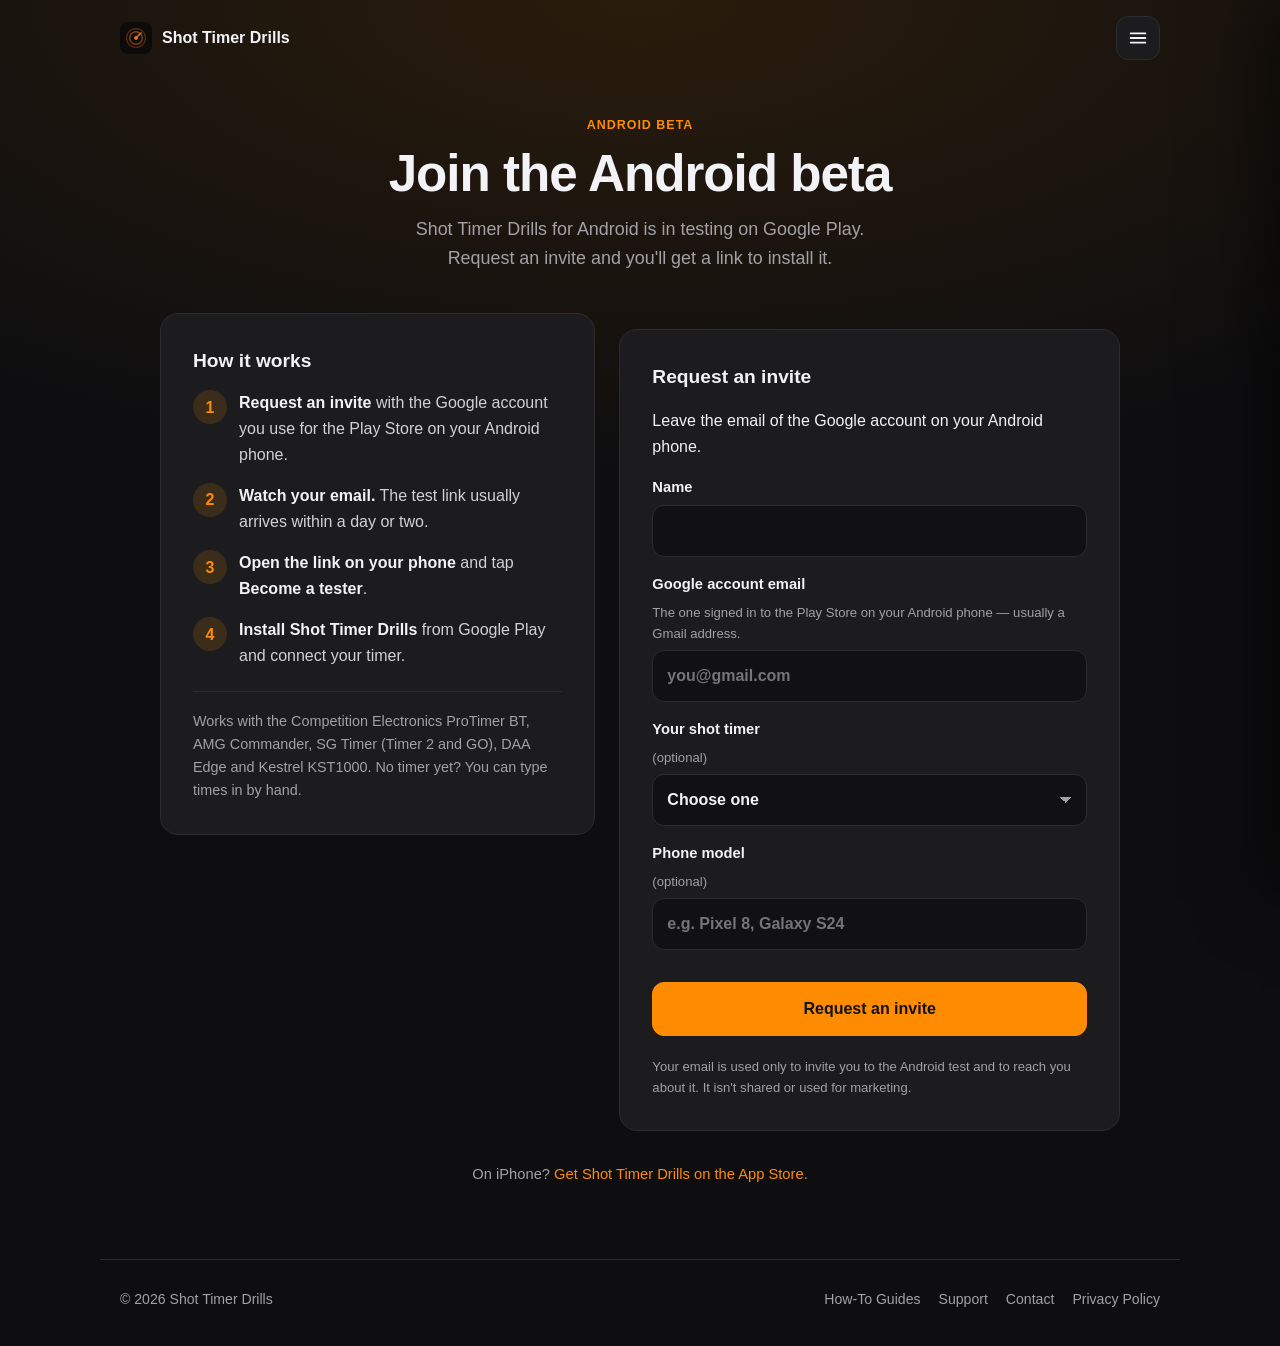
==== beta/index.html @ 48d9b70e "Header: page links open in a menu that slides in from the right A menu button in the header opens a " ====
<!doctype html>
<html lang="en">
<head>
<meta charset="utf-8">
<meta name="viewport" content="width=device-width, initial-scale=1, viewport-fit=cover">
<script>if (location.hostname === 'dkuruvilla12.github.io') location.replace('https://shottimerdrills.com' + (location.pathname.replace(/^\/shot-timer-drills/, '') || '/') + location.hash);</script>
<title>Join the Android Beta — Shot Timer Drills</title>
<meta name="description" content="Shot Timer Drills for Android is in testing on Google Play. Request an invite to join the beta.">
<link rel="canonical" href="https://shottimerdrills.com/beta/">
<meta property="og:type" content="website">
<meta property="og:title" content="Join the Shot Timer Drills Android beta">
<meta property="og:description" content="Drills, splits and personal bests with your Bluetooth shot timer. Android testers wanted.">
<meta property="og:url" content="https://shottimerdrills.com/beta/">
<meta property="og:image" content="https://shottimerdrills.com/download/share.jpg">
<meta property="og:image:width" content="1024">
<meta property="og:image:height" content="500">
<meta name="twitter:card" content="summary_large_image">
<meta name="theme-color" content="#0e0e10">
<link rel="icon" href="/download/icon.png">
<link rel="stylesheet" href="/site.css?v=2">
<style>
  :root { --field: #111113; --error: #ff6961; --ok: #34c759; }
  .beta-layout { display: grid; grid-template-columns: 1fr 1.15fr; gap: 24px; align-items: start; }
  .steps-card h2 { font-size: 1.2rem; margin: 0 0 14px; }
  .steps-card ol { list-style: none; counter-reset: s; margin: 0; padding: 0; display: grid; gap: 16px; }
  .steps-card li { counter-increment: s; display: grid; grid-template-columns: 34px 1fr; gap: 12px; align-items: start; color: #d1d1d6; }
  .steps-card li::before {
    content: counter(s);
    width: 34px; height: 34px; border-radius: 50%;
    display: grid; place-items: center;
    background: rgba(255, 140, 0, 0.14); color: var(--accent); font-weight: 700;
  }
  .steps-card strong { color: var(--text); }
  .steps-card .small { color: var(--muted); font-size: 0.9rem; margin: 22px 0 0; padding-top: 18px; border-top: 1px solid var(--border); }

  form { display: grid; gap: 16px; }
  .form-card h2 { font-size: 1.2rem; margin: 0 0 4px; }
  .form-card > p { color: var(--muted); margin: 0 0 20px; font-size: 0.95rem; }
  label { display: grid; gap: 6px; font-weight: 600; font-size: 0.92rem; }
  .hint { font-weight: 400; color: var(--muted); font-size: 0.82rem; }
  input, select {
    width: 100%;
    font: inherit;
    font-size: 16px; /* no zoom-on-focus in iOS / Instagram's browser */
    color: var(--text);
    background: var(--field);
    border: 1px solid var(--border);
    border-radius: 12px;
    padding: 12px 14px;
    appearance: none;
    -webkit-appearance: none;
  }
  select {
    background-image: linear-gradient(45deg, transparent 50%, var(--muted) 50%), linear-gradient(135deg, var(--muted) 50%, transparent 50%);
    background-position: calc(100% - 20px) 50%, calc(100% - 14px) 50%;
    background-size: 6px 6px;
    background-repeat: no-repeat;
    padding-right: 36px;
  }
  input:focus, select:focus { outline: 2px solid var(--accent); outline-offset: 1px; border-color: transparent; }
  .honeypot { position: absolute; left: -10000px; width: 1px; height: 1px; overflow: hidden; }
  .status { margin: 0; font-size: 0.92rem; }
  .status.error { color: var(--error); }
  form .button { width: 100%; }
  .button[disabled] { opacity: 0.6; cursor: default; }
  .form-note { color: var(--muted); font-size: 0.82rem; margin: 4px 0 0; }
  .done { text-align: center; padding: 12px 0 4px; }
  .done .tick {
    width: 56px; height: 56px; margin: 0 auto; border-radius: 50%;
    display: grid; place-items: center;
    background: rgba(52, 199, 89, 0.15); color: var(--ok); font-size: 1.8rem; font-weight: 700;
  }
  .done h2 { margin: 14px 0 6px; }
  .done p { color: var(--muted); margin: 0; }
  [hidden] { display: none !important; }
  .iphone-note { text-align: center; color: var(--muted); font-size: 0.92rem; margin: 32px 0 0; }

  @media (max-width: 760px) {
    .beta-layout { grid-template-columns: 1fr; }
    .form-card { order: -1; }
  }
</style>
</head>
<body>
<nav class="site-nav" aria-label="Site">
  <a class="brand" href="/"><img src="/download/icon.png" alt="" width="32" height="32">Shot Timer Drills</a>
  <ul>
    <li><a href="/guides/">Guides</a></li>
    <li><a href="/support/">Support</a></li>
    <li><a href="/contact/">Contact</a></li>
  </ul>
</nav>
<main class="page wide">
  <header class="page-head">
    <p class="eyebrow">Android beta</p>
    <h1>Join the Android beta</h1>
    <p class="lede">Shot Timer Drills for Android is in testing on Google Play. Request an invite and you'll get a link to install it.</p>
  </header>

  <div class="beta-layout">
    <section class="card steps-card" aria-labelledby="how-title">
      <h2 id="how-title">How it works</h2>
      <ol>
        <li><span><strong>Request an invite</strong> with the Google account you use for the Play Store on your Android phone.</span></li>
        <li><span><strong>Watch your email.</strong> The test link usually arrives within a day or two.</span></li>
        <li><span><strong>Open the link on your phone</strong> and tap <strong>Become a tester</strong>.</span></li>
        <li><span><strong>Install Shot Timer Drills</strong> from Google Play and connect your timer.</span></li>
      </ol>
      <p class="small">Works with the Competition Electronics ProTimer BT, AMG Commander, SG Timer (Timer 2 and GO), DAA Edge and Kestrel KST1000. No timer yet? You can type times in by hand.</p>
    </section>

    <section class="card form-card" aria-labelledby="form-title">
      <div id="signup">
        <h2 id="form-title">Request an invite</h2>
        <p>Leave the email of the Google account on your Android phone.</p>
        <form id="tester-form" action="https://formspree.io/f/xdeklybn" method="POST" novalidate>
          <input type="hidden" name="_subject" value="Android tester request — Shot Timer Drills">
          <input type="hidden" name="kind" value="android-tester">
          <div class="honeypot" aria-hidden="true">
            <label>Leave this empty <input type="text" name="_gotcha" tabindex="-1" autocomplete="off"></label>
          </div>

          <label>Name
            <input type="text" name="name" autocomplete="name" required maxlength="80">
          </label>

          <label>Google account email
            <span class="hint">The one signed in to the Play Store on your Android phone — usually a Gmail address.</span>
            <input type="email" name="email" autocomplete="email" inputmode="email" required maxlength="120" placeholder="you@gmail.com">
          </label>

          <label>Your shot timer <span class="hint">(optional)</span>
            <select name="timer">
              <option value="">Choose one</option>
              <option>Competition Electronics ProTimer BT</option>
              <option>AMG Commander</option>
              <option>SG Timer / Timer 2 / GO</option>
              <option>DAA Edge</option>
              <option>Kestrel KST1000</option>
              <option>Other timer</option>
              <option>No timer yet</option>
            </select>
          </label>

          <label>Phone model <span class="hint">(optional)</span>
            <input type="text" name="phone" maxlength="80" placeholder="e.g. Pixel 8, Galaxy S24">
          </label>

          <p class="status" id="form-status" role="status" aria-live="polite"></p>
          <button class="button primary" type="submit" id="submit-button">Request an invite</button>
          <p class="form-note">Your email is used only to invite you to the Android test and to reach you about it. It isn't shared or used for marketing.</p>
        </form>
      </div>

      <div id="thanks" class="done" hidden>
        <div class="tick" aria-hidden="true">✓</div>
        <h2>You're on the list</h2>
        <p>You'll get an email with the test link once you've been added, usually within a day or two. Open it on your Android phone, tap <strong>Become a tester</strong>, then install Shot Timer Drills from Google Play.</p>
      </div>
    </section>
  </div>

  <p class="iphone-note">On iPhone? <a href="https://apps.apple.com/us/app/shot-timer-drills/id6804109678">Get Shot Timer Drills on the App Store</a>.</p>
</main>
<footer class="site-footer">
  <span>© 2026 Shot Timer Drills</span>
  <div class="links">
    <a href="/guides/">How-To Guides</a>
    <a href="/support/">Support</a>
    <a href="/contact/">Contact</a>
    <a href="/privacy/">Privacy Policy</a>
  </div>
</footer>

<script>
  (function () {
    var form = document.getElementById('tester-form');
    var status = document.getElementById('form-status');
    var button = document.getElementById('submit-button');

    function fail(message) {
      status.textContent = message;
      status.className = 'status error';
    }

    form.addEventListener('submit', function (event) {
      event.preventDefault();
      status.textContent = '';
      status.className = 'status';

      var name = form.elements.name.value.trim();
      var email = form.elements.email.value.trim();
      if (!name) { fail('Please enter your name.'); form.elements.name.focus(); return; }
      if (!form.elements.email.checkValidity() || !email) { fail('Please enter a valid email address.'); form.elements.email.focus(); return; }

      button.disabled = true;
      button.textContent = 'Sending…';
      fetch(form.action, {
        method: 'POST',
        body: new FormData(form),
        headers: { 'Accept': 'application/json' }
      }).then(function (response) {
        if (!response.ok) throw new Error('HTTP ' + response.status);
        document.getElementById('signup').hidden = true;
        document.getElementById('thanks').hidden = false;
      }).catch(function () {
        button.disabled = false;
        button.textContent = 'Request an invite';
        fail('That didn’t go through. Check your connection and try again, or email support@shottimerdrills.com.');
      });
    });
  })();
</script>
<script src="/site.js?v=1" defer></script>
</body>
</html>
---- site.css ----
/* Shared look for every page, matching the home page: dark, amber glow, orange accent.
   Pages may add their own <style> after this file for page-only rules. */
:root {
  color-scheme: dark;
  --bg: #0e0e10;
  --card: #1c1c1e;
  --card-2: #151517;
  --text: #f2f2f7;
  --muted: #a1a1a6;
  --accent: #ff8c00;
  --border: #2c2c2e;
  --frame: #2a2a2d;
}
* { box-sizing: border-box; }
html { scroll-behavior: smooth; }
body {
  margin: 0;
  font-family: -apple-system, BlinkMacSystemFont, "Segoe UI", Roboto, Helvetica, Arial, sans-serif;
  background: radial-gradient(120% 50% at 50% 0%, #2a1c0c 0%, var(--bg) 70%) no-repeat, var(--bg);
  color: var(--text);
  line-height: 1.6;
  -webkit-text-size-adjust: 100%;
}
a { color: var(--accent); text-decoration: none; }
a:hover { text-decoration: underline; }
img { max-width: 100%; }

/* Menu */
.site-nav {
  max-width: 1080px;
  margin: 0 auto;
  padding: max(16px, env(safe-area-inset-top)) 20px 16px;
  display: flex;
  align-items: center;
  justify-content: space-between;
  gap: 12px 24px;
  flex-wrap: wrap;
  line-height: 1.3;
}
.site-nav .brand {
  display: flex;
  align-items: center;
  gap: 10px;
  color: var(--text);
  font-weight: 700;
  font-size: 1rem;
}
.site-nav .brand:hover { text-decoration: none; }
.site-nav .brand img { width: 32px; height: 32px; border-radius: 8px; }
.site-nav ul {
  list-style: none;
  margin: 0;
  padding: 0;
  display: flex;
  flex-wrap: wrap;
  gap: 4px 22px;
  font-size: 0.95rem;
}
.site-nav ul a { color: var(--muted); }
.site-nav ul a:hover { color: var(--text); text-decoration: none; }
.site-nav ul a[aria-current="page"] { color: var(--accent); font-weight: 600; }

/* Page layout */
.page { max-width: 760px; margin: 0 auto; padding: 0 20px 72px; }
.page.wide { max-width: 1000px; }
.page-head { text-align: center; padding: 40px 0 40px; }
.eyebrow {
  color: var(--accent);
  font-weight: 700;
  font-size: 0.78rem;
  letter-spacing: 0.08em;
  text-transform: uppercase;
  margin: 0 0 10px;
}
.page-head h1 {
  font-size: clamp(2.2rem, 5vw, 3.2rem);
  line-height: 1.08;
  letter-spacing: -0.02em;
  margin: 0 0 14px;
}
.page-head .lede { color: var(--muted); font-size: 1.12rem; margin: 0 auto; max-width: 52ch; }
.page-head .meta { color: var(--muted); font-size: 0.9rem; margin: 10px 0 0; }

/* Cards and prose */
.card {
  background: var(--card);
  border: 1px solid var(--border);
  border-radius: 18px;
  padding: 32px;
}
.card + .card { margin-top: 16px; }
.prose h2 {
  font-size: 1.3rem;
  line-height: 1.25;
  letter-spacing: -0.01em;
  margin: 36px 0 10px;
  scroll-margin-top: 20px;
}
.prose h2:first-child { margin-top: 0; }
.prose p, .prose li { color: #d1d1d6; }
.prose strong { color: var(--text); }
.prose ul, .prose ol { padding-left: 1.3em; }
.prose li { margin: 6px 0; }
.prose .note {
  margin-top: 36px;
  padding-top: 22px;
  border-top: 1px solid var(--border);
  color: var(--muted);
}

/* Buttons */
.button {
  display: inline-flex;
  align-items: center;
  justify-content: center;
  gap: 8px;
  min-height: 54px;
  padding: 12px 24px;
  border-radius: 12px;
  font: inherit;
  font-weight: 700;
  font-size: 1rem;
  border: 1px solid var(--border);
  background: var(--card);
  color: var(--text);
  cursor: pointer;
  text-align: center;
}
.button:hover { border-color: var(--accent); text-decoration: none; }
.button.primary { background: var(--accent); border-color: var(--accent); color: #111; }
.button.primary:hover { opacity: 0.92; }

/* Phone screenshot frame (same as the home page) */
.phone {
  border-radius: 30px;
  overflow: hidden;
  border: 6px solid var(--frame);
  background: #000;
  box-shadow: 0 24px 60px rgba(0, 0, 0, 0.5), 0 0 0 1px rgba(255, 255, 255, 0.04);
}
.phone img { display: block; width: 100%; height: auto; }

/* Footer */
.site-footer {
  max-width: 1080px;
  margin: 0 auto;
  border-top: 1px solid var(--border);
  padding: 28px 20px max(36px, env(safe-area-inset-bottom));
  color: var(--muted);
  font-size: 0.88rem;
  display: flex;
  flex-wrap: wrap;
  justify-content: space-between;
  gap: 12px;
}
.site-footer .links { display: flex; flex-wrap: wrap; gap: 18px; }
.site-footer .links a { color: var(--muted); }
.site-footer .links a:hover { color: var(--text); text-decoration: none; }

@media (max-width: 560px) {
  .site-nav { justify-content: center; }
  .site-nav ul { width: 100%; justify-content: center; gap: 4px 20px; }
  .page-head { padding: 24px 0 28px; }
  .card { padding: 24px 20px; }
  .site-footer { justify-content: center; text-align: center; }
  .site-footer .links { justify-content: center; }
}

/* Pop-out menu from the right (built by site.js) */
.menu-button, .menu-close {
  display: grid; place-items: center;
  width: 44px; height: 44px; padding: 0;
  border-radius: 12px; border: 1px solid var(--border);
  background: var(--card); color: var(--text); cursor: pointer;
}
.menu-button:hover, .menu-close:hover { border-color: var(--accent); }
.menu-button svg, .menu-close svg {
  width: 22px; height: 22px; fill: none; stroke: currentColor; stroke-width: 2; stroke-linecap: round;
}
.js-menu .site-nav { justify-content: space-between; }
.menu-backdrop {
  position: fixed; inset: 0; z-index: 50;
  background: rgba(0, 0, 0, 0.55);
  opacity: 0; pointer-events: none; transition: opacity 0.25s ease;
}
.menu-drawer {
  position: fixed; top: 0; right: 0; bottom: 0; z-index: 51;
  width: min(320px, 86vw);
  display: flex; flex-direction: column; gap: 8px;
  padding: max(16px, env(safe-area-inset-top)) 20px max(24px, env(safe-area-inset-bottom));
  background: #141416; border-left: 1px solid var(--border);
  box-shadow: -20px 0 60px rgba(0, 0, 0, 0.5);
  transform: translateX(100%); transition: transform 0.28s ease;
  overflow-y: auto;
}
.menu-open { overflow: hidden; }
.menu-open .menu-backdrop { opacity: 1; pointer-events: auto; }
.menu-open .menu-drawer { transform: none; }
.menu-head {
  display: flex; align-items: center; justify-content: space-between;
  padding-bottom: 12px; margin-bottom: 4px; border-bottom: 1px solid var(--border);
}
.menu-head span {
  color: var(--muted); font-weight: 700; font-size: 0.78rem;
  letter-spacing: 0.08em; text-transform: uppercase;
}
.menu-drawer ul { list-style: none; margin: 0; padding: 0; display: grid; gap: 4px; }
.menu-drawer ul a {
  display: block; padding: 14px 12px; border-radius: 12px;
  color: var(--text); font-size: 1.15rem; font-weight: 600;
}
.menu-drawer ul a:hover { background: var(--card); text-decoration: none; }
.menu-drawer ul a[aria-current="page"] { color: var(--accent); background: rgba(255, 140, 0, 0.1); }
.menu-cta { margin-top: auto; display: grid; gap: 10px; padding-top: 20px; }
.menu-cta-link {
  display: block; text-align: center; padding: 14px 16px; border-radius: 12px;
  font-weight: 700; color: var(--text); background: var(--card); border: 1px solid var(--border);
}
.menu-cta-link:hover { text-decoration: none; border-color: var(--accent); }
.menu-cta-link.primary { background: var(--accent); border-color: var(--accent); color: #111; }
@media (max-width: 560px) {
  .js-menu .site-nav { justify-content: space-between; }
}
@media (prefers-reduced-motion: reduce) {
  .menu-drawer, .menu-backdrop { transition: none; }
}
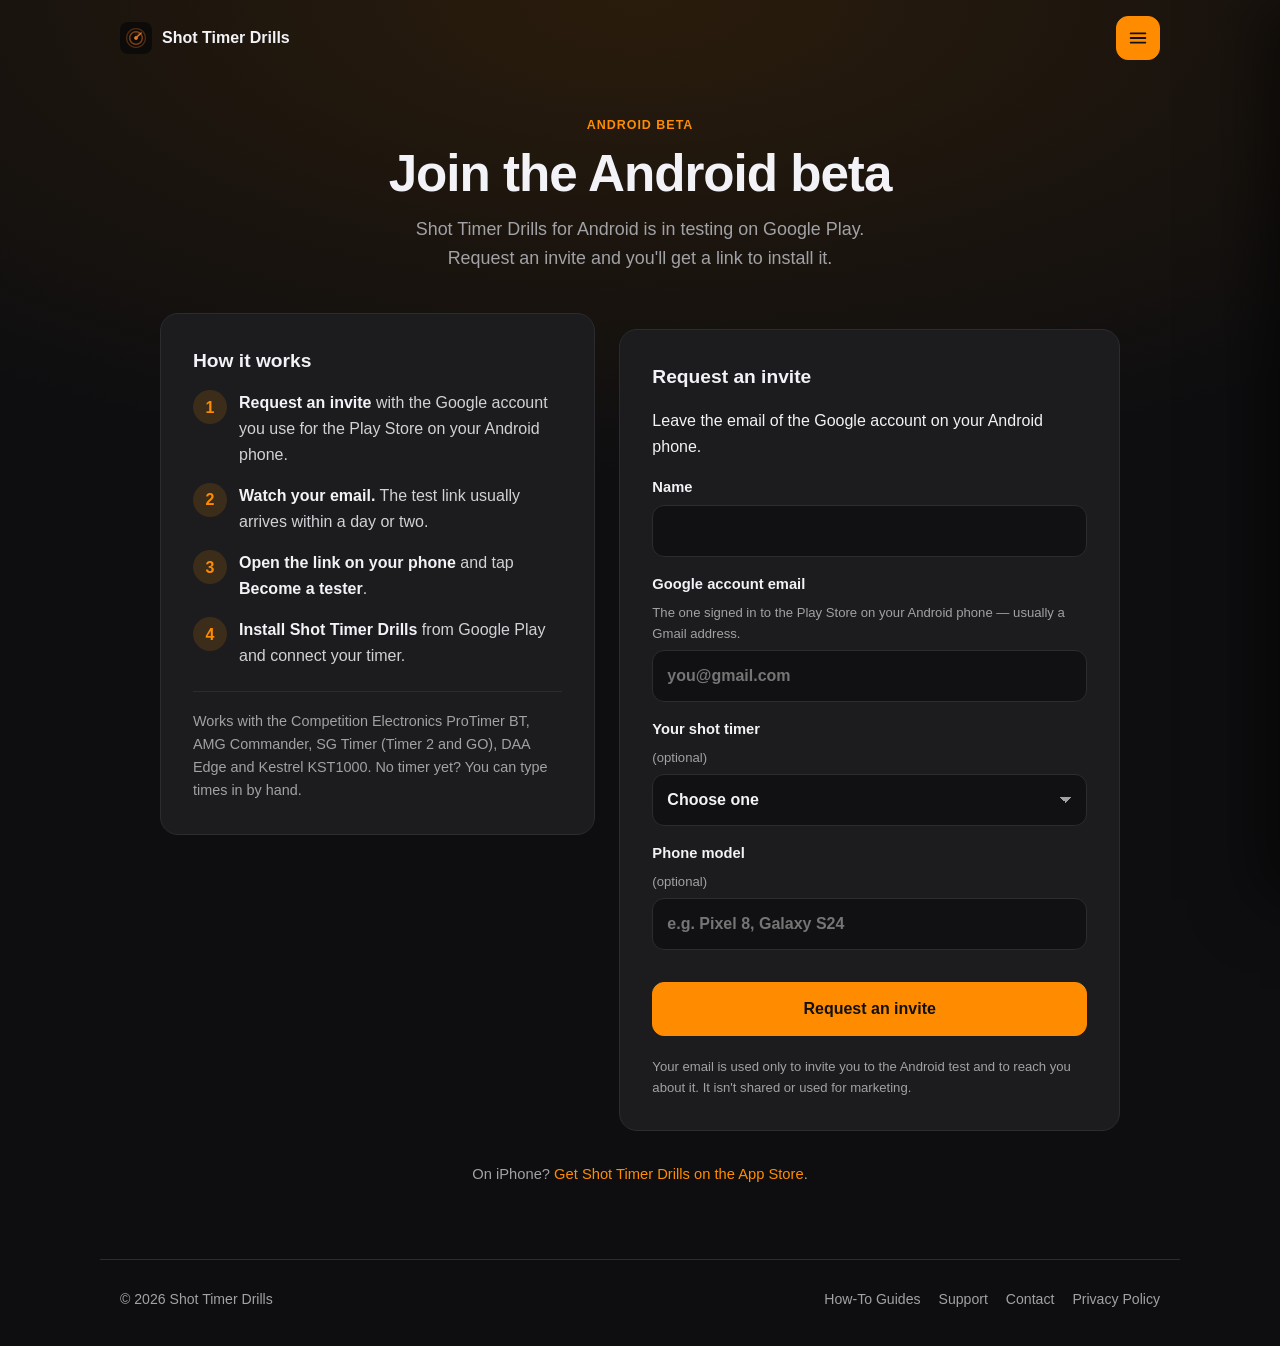
==== commit 2b4931ea: "Header: orange menu button Co-Authored-By: Claude Opus 5.5 <noreply@anthropic.com>" ====
--- a/beta/index.html
+++ b/beta/index.html
@@ -17,7 +17,7 @@
 <meta name="twitter:card" content="summary_large_image">
 <meta name="theme-color" content="#0e0e10">
 <link rel="icon" href="/download/icon.png">
-<link rel="stylesheet" href="/site.css?v=2">
+<link rel="stylesheet" href="/site.css?v=3">
 <style>
   :root { --field: #111113; --error: #ff6961; --ok: #34c759; }
   .beta-layout { display: grid; grid-template-columns: 1fr 1.15fr; gap: 24px; align-items: start; }
--- a/site.css
+++ b/site.css
@@ -174,6 +174,8 @@
   background: var(--card); color: var(--text); cursor: pointer;
 }
 .menu-button:hover, .menu-close:hover { border-color: var(--accent); }
+.menu-button { background: var(--accent); border-color: var(--accent); color: #111; }
+.menu-button:hover { opacity: 0.9; }
 .menu-button svg, .menu-close svg {
   width: 22px; height: 22px; fill: none; stroke: currentColor; stroke-width: 2; stroke-linecap: round;
 }
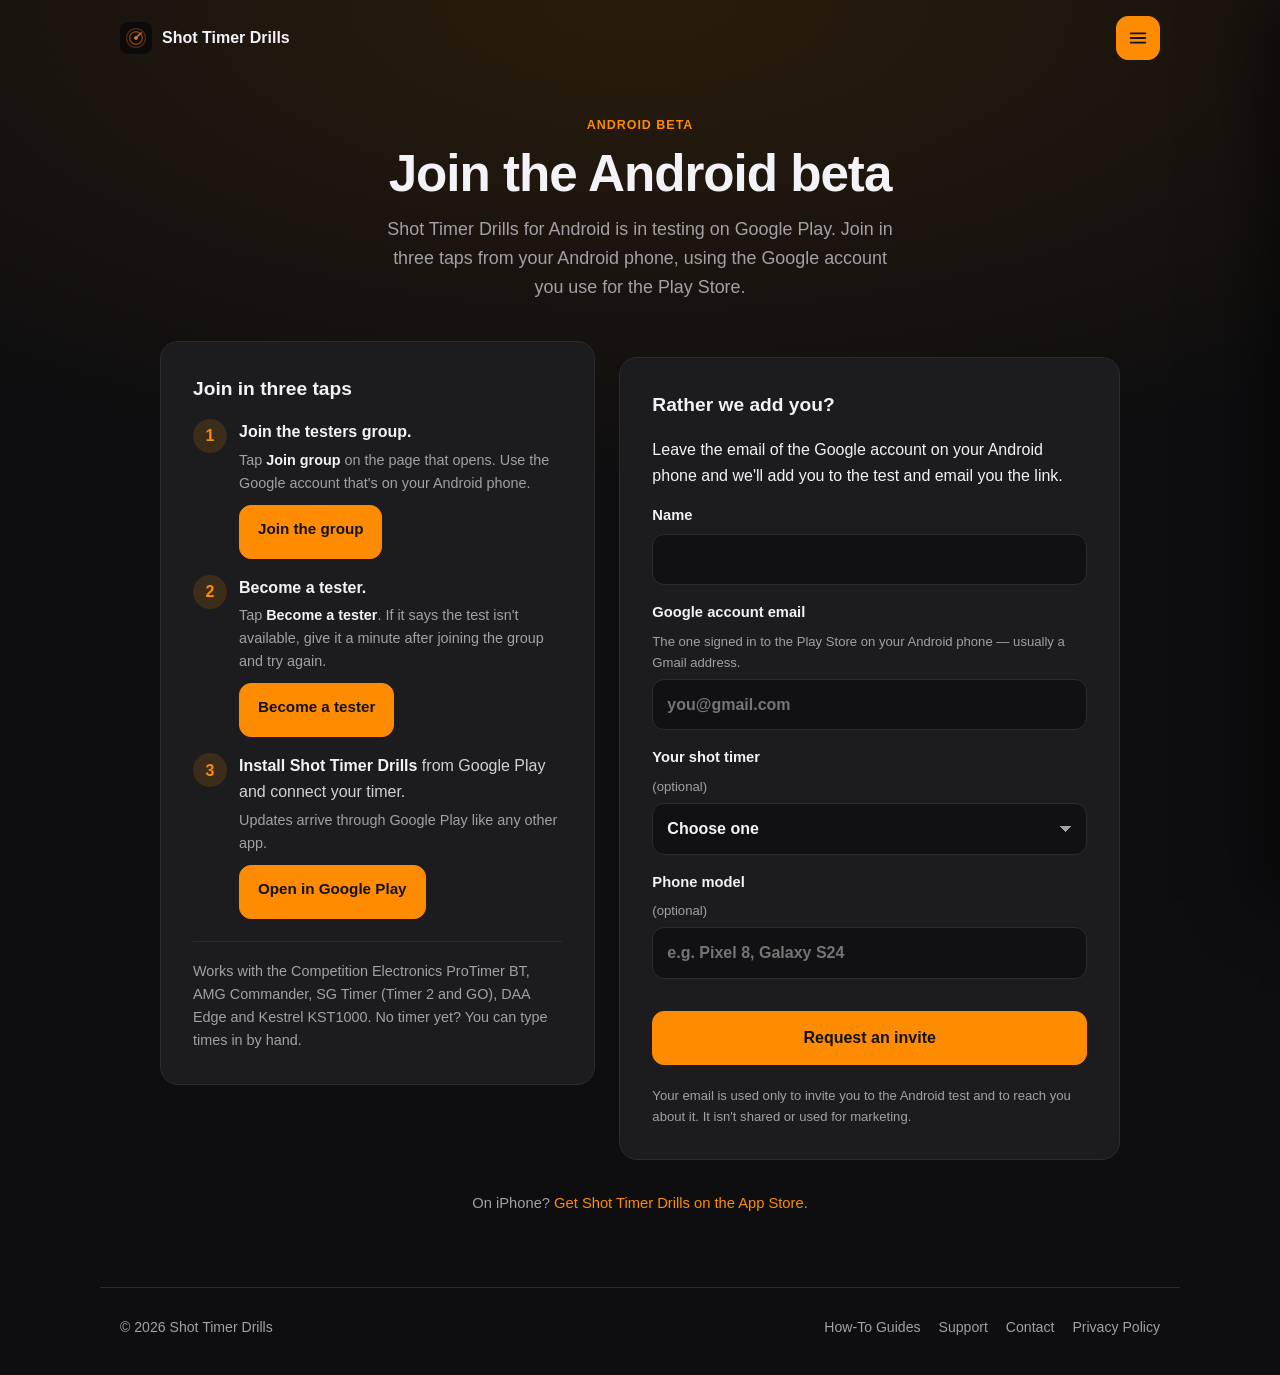
==== commit e9e1280b: "Beta page: join in three taps (testers group, become a tester, install) The closed test now takes te" ====
--- a/beta/index.html
+++ b/beta/index.html
@@ -5,7 +5,7 @@
 <meta name="viewport" content="width=device-width, initial-scale=1, viewport-fit=cover">
 <script>if (location.hostname === 'dkuruvilla12.github.io') location.replace('https://shottimerdrills.com' + (location.pathname.replace(/^\/shot-timer-drills/, '') || '/') + location.hash);</script>
 <title>Join the Android Beta — Shot Timer Drills</title>
-<meta name="description" content="Shot Timer Drills for Android is in testing on Google Play. Request an invite to join the beta.">
+<meta name="description" content="Shot Timer Drills for Android is in testing on Google Play. Join the beta in three taps from your Android phone.">
 <link rel="canonical" href="https://shottimerdrills.com/beta/">
 <meta property="og:type" content="website">
 <meta property="og:title" content="Join the Shot Timer Drills Android beta">
@@ -17,7 +17,7 @@
 <meta name="twitter:card" content="summary_large_image">
 <meta name="theme-color" content="#0e0e10">
 <link rel="icon" href="/download/icon.png">
-<link rel="stylesheet" href="/site.css?v=3">
+<link rel="stylesheet" href="/site.css?v=4">
 <style>
   :root { --field: #111113; --error: #ff6961; --ok: #34c759; }
   .beta-layout { display: grid; grid-template-columns: 1fr 1.15fr; gap: 24px; align-items: start; }
@@ -31,6 +31,8 @@
     background: rgba(255, 140, 0, 0.14); color: var(--accent); font-weight: 700;
   }
   .steps-card strong { color: var(--text); }
+  .steps-card li p { margin: 4px 0 10px; color: var(--muted); font-size: 0.9rem; }
+  .steps-card .button { display: inline-block; width: auto; padding: 11px 18px; font-size: 0.95rem; }
   .steps-card .small { color: var(--muted); font-size: 0.9rem; margin: 22px 0 0; padding-top: 18px; border-top: 1px solid var(--border); }
 
   form { display: grid; gap: 16px; }
@@ -77,7 +79,6 @@
 
   @media (max-width: 760px) {
     .beta-layout { grid-template-columns: 1fr; }
-    .form-card { order: -1; }
   }
 </style>
 </head>
@@ -94,25 +95,30 @@
   <header class="page-head">
     <p class="eyebrow">Android beta</p>
     <h1>Join the Android beta</h1>
-    <p class="lede">Shot Timer Drills for Android is in testing on Google Play. Request an invite and you'll get a link to install it.</p>
+    <p class="lede">Shot Timer Drills for Android is in testing on Google Play. Join in three taps from your Android phone, using the Google account you use for the Play Store.</p>
   </header>
 
   <div class="beta-layout">
     <section class="card steps-card" aria-labelledby="how-title">
-      <h2 id="how-title">How it works</h2>
+      <h2 id="how-title">Join in three taps</h2>
       <ol>
-        <li><span><strong>Request an invite</strong> with the Google account you use for the Play Store on your Android phone.</span></li>
-        <li><span><strong>Watch your email.</strong> The test link usually arrives within a day or two.</span></li>
-        <li><span><strong>Open the link on your phone</strong> and tap <strong>Become a tester</strong>.</span></li>
-        <li><span><strong>Install Shot Timer Drills</strong> from Google Play and connect your timer.</span></li>
+        <li><span><strong>Join the testers group.</strong>
+          <p>Tap <strong>Join group</strong> on the page that opens. Use the Google account that's on your Android phone.</p>
+          <a class="button primary" href="https://groups.google.com/g/shot-timer-drills-testers">Join the group</a></span></li>
+        <li><span><strong>Become a tester.</strong>
+          <p>Tap <strong>Become a tester</strong>. If it says the test isn't available, give it a minute after joining the group and try again.</p>
+          <a class="button primary" href="https://play.google.com/apps/testing/com.danielkuruvilla.shottimerdrills">Become a tester</a></span></li>
+        <li><span><strong>Install Shot Timer Drills</strong> from Google Play and connect your timer.
+          <p>Updates arrive through Google Play like any other app.</p>
+          <a class="button primary" href="https://play.google.com/store/apps/details?id=com.danielkuruvilla.shottimerdrills">Open in Google Play</a></span></li>
       </ol>
       <p class="small">Works with the Competition Electronics ProTimer BT, AMG Commander, SG Timer (Timer 2 and GO), DAA Edge and Kestrel KST1000. No timer yet? You can type times in by hand.</p>
     </section>
 
     <section class="card form-card" aria-labelledby="form-title">
       <div id="signup">
-        <h2 id="form-title">Request an invite</h2>
-        <p>Leave the email of the Google account on your Android phone.</p>
+        <h2 id="form-title">Rather we add you?</h2>
+        <p>Leave the email of the Google account on your Android phone and we'll add you to the test and email you the link.</p>
         <form id="tester-form" action="https://formspree.io/f/xdeklybn" method="POST" novalidate>
           <input type="hidden" name="_subject" value="Android tester request — Shot Timer Drills">
           <input type="hidden" name="kind" value="android-tester">
@@ -211,6 +217,6 @@
     });
   })();
 </script>
-<script src="/site.js?v=1" defer></script>
+<script src="/site.js?v=2" defer></script>
 </body>
 </html>
--- a/site.css
+++ b/site.css
@@ -214,15 +214,26 @@
 .menu-drawer ul a:hover { background: var(--card); text-decoration: none; }
 .menu-drawer ul a[aria-current="page"] { color: var(--accent); background: rgba(255, 140, 0, 0.1); }
 .menu-cta { margin-top: auto; display: grid; gap: 10px; padding-top: 20px; }
-.menu-cta-link {
-  display: block; text-align: center; padding: 14px 16px; border-radius: 12px;
-  font-weight: 700; color: var(--text); background: var(--card); border: 1px solid var(--border);
-}
-.menu-cta-link:hover { text-decoration: none; border-color: var(--accent); }
-.menu-cta-link.primary { background: var(--accent); border-color: var(--accent); color: #111; }
 @media (max-width: 560px) {
   .js-menu .site-nav { justify-content: space-between; }
 }
 @media (prefers-reduced-motion: reduce) {
   .menu-drawer, .menu-backdrop { transition: none; }
 }
+
+/* Android beta badge, styled like the App Store badge */
+.beta-badge {
+  display: inline-flex; align-items: center; gap: 10px;
+  height: 57px; min-width: 170px; padding: 0 18px 0 14px;
+  background: #000; color: #fff; border: 1px solid #a6a6a6; border-radius: 12px;
+  text-decoration: none; line-height: 1; text-align: left;
+}
+.beta-badge:hover { text-decoration: none; border-color: #d1d1d6; }
+.beta-badge svg { width: 30px; height: 30px; flex: none; }
+.beta-badge .small { display: block; font-size: 11px; font-weight: 500; letter-spacing: 0.01em; margin-bottom: 3px; }
+.beta-badge .big { display: block; font-size: 22px; font-weight: 600; letter-spacing: -0.02em; }
+.store-badge { display: inline-block; line-height: 0; border-radius: 12px; }
+.store-badge img { width: 170px; height: auto; display: block; }
+
+/* The menu's call-to-action badges */
+.menu-cta { justify-items: center; }
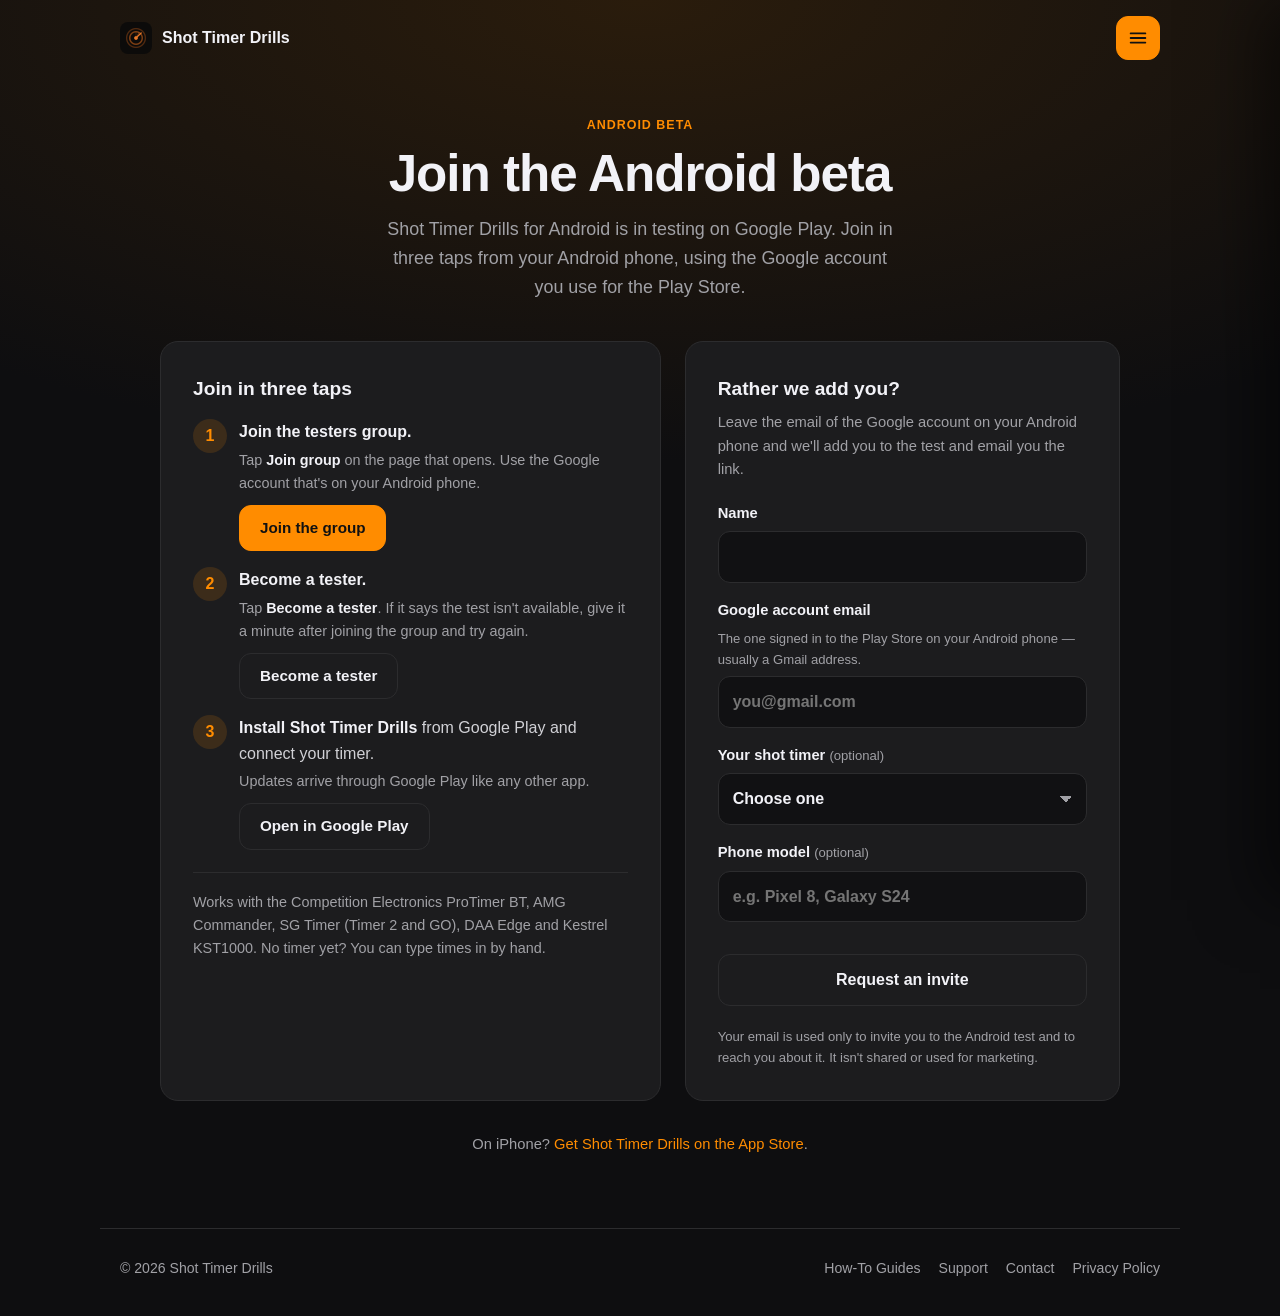
==== commit 4832f2f3: "Beta page: tidy the desktop layout Cards line up and match heights, the three steps get the wider co" ====
--- a/beta/index.html
+++ b/beta/index.html
@@ -20,7 +20,8 @@
 <link rel="stylesheet" href="/site.css?v=4">
 <style>
   :root { --field: #111113; --error: #ff6961; --ok: #34c759; }
-  .beta-layout { display: grid; grid-template-columns: 1fr 1.15fr; gap: 24px; align-items: start; }
+  .beta-layout { display: grid; grid-template-columns: 1.15fr 1fr; gap: 24px; align-items: stretch; }
+  .beta-layout > .card { margin: 0; } /* side by side: no stacked-card gap pushing the second one down */
   .steps-card h2 { font-size: 1.2rem; margin: 0 0 14px; }
   .steps-card ol { list-style: none; counter-reset: s; margin: 0; padding: 0; display: grid; gap: 16px; }
   .steps-card li { counter-increment: s; display: grid; grid-template-columns: 34px 1fr; gap: 12px; align-items: start; color: #d1d1d6; }
@@ -32,12 +33,12 @@
   }
   .steps-card strong { color: var(--text); }
   .steps-card li p { margin: 4px 0 10px; color: var(--muted); font-size: 0.9rem; }
-  .steps-card .button { display: inline-block; width: auto; padding: 11px 18px; font-size: 0.95rem; }
+  .steps-card .button { width: auto; min-height: 46px; padding: 10px 20px; font-size: 0.95rem; }
   .steps-card .small { color: var(--muted); font-size: 0.9rem; margin: 22px 0 0; padding-top: 18px; border-top: 1px solid var(--border); }
 
   form { display: grid; gap: 16px; }
-  .form-card h2 { font-size: 1.2rem; margin: 0 0 4px; }
-  .form-card > p { color: var(--muted); margin: 0 0 20px; font-size: 0.95rem; }
+  .form-card h2 { font-size: 1.2rem; margin: 0 0 6px; }
+  .form-card #signup > p { color: var(--muted); margin: 0 0 20px; font-size: 0.92rem; }
   label { display: grid; gap: 6px; font-weight: 600; font-size: 0.92rem; }
   .hint { font-weight: 400; color: var(--muted); font-size: 0.82rem; }
   input, select {
@@ -63,7 +64,7 @@
   .honeypot { position: absolute; left: -10000px; width: 1px; height: 1px; overflow: hidden; }
   .status { margin: 0; font-size: 0.92rem; }
   .status.error { color: var(--error); }
-  form .button { width: 100%; }
+  form .button { width: 100%; min-height: 48px; }
   .button[disabled] { opacity: 0.6; cursor: default; }
   .form-note { color: var(--muted); font-size: 0.82rem; margin: 4px 0 0; }
   .done { text-align: center; padding: 12px 0 4px; }
@@ -107,10 +108,10 @@
           <a class="button primary" href="https://groups.google.com/g/shot-timer-drills-testers">Join the group</a></span></li>
         <li><span><strong>Become a tester.</strong>
           <p>Tap <strong>Become a tester</strong>. If it says the test isn't available, give it a minute after joining the group and try again.</p>
-          <a class="button primary" href="https://play.google.com/apps/testing/com.danielkuruvilla.shottimerdrills">Become a tester</a></span></li>
+          <a class="button" href="https://play.google.com/apps/testing/com.danielkuruvilla.shottimerdrills">Become a tester</a></span></li>
         <li><span><strong>Install Shot Timer Drills</strong> from Google Play and connect your timer.
           <p>Updates arrive through Google Play like any other app.</p>
-          <a class="button primary" href="https://play.google.com/store/apps/details?id=com.danielkuruvilla.shottimerdrills">Open in Google Play</a></span></li>
+          <a class="button" href="https://play.google.com/store/apps/details?id=com.danielkuruvilla.shottimerdrills">Open in Google Play</a></span></li>
       </ol>
       <p class="small">Works with the Competition Electronics ProTimer BT, AMG Commander, SG Timer (Timer 2 and GO), DAA Edge and Kestrel KST1000. No timer yet? You can type times in by hand.</p>
     </section>
@@ -135,7 +136,7 @@
             <input type="email" name="email" autocomplete="email" inputmode="email" required maxlength="120" placeholder="you@gmail.com">
           </label>
 
-          <label>Your shot timer <span class="hint">(optional)</span>
+          <label><span>Your shot timer <span class="hint">(optional)</span></span>
             <select name="timer">
               <option value="">Choose one</option>
               <option>Competition Electronics ProTimer BT</option>
@@ -148,12 +149,12 @@
             </select>
           </label>
 
-          <label>Phone model <span class="hint">(optional)</span>
+          <label><span>Phone model <span class="hint">(optional)</span></span>
             <input type="text" name="phone" maxlength="80" placeholder="e.g. Pixel 8, Galaxy S24">
           </label>
 
           <p class="status" id="form-status" role="status" aria-live="polite"></p>
-          <button class="button primary" type="submit" id="submit-button">Request an invite</button>
+          <button class="button" type="submit" id="submit-button">Request an invite</button>
           <p class="form-note">Your email is used only to invite you to the Android test and to reach you about it. It isn't shared or used for marketing.</p>
         </form>
       </div>
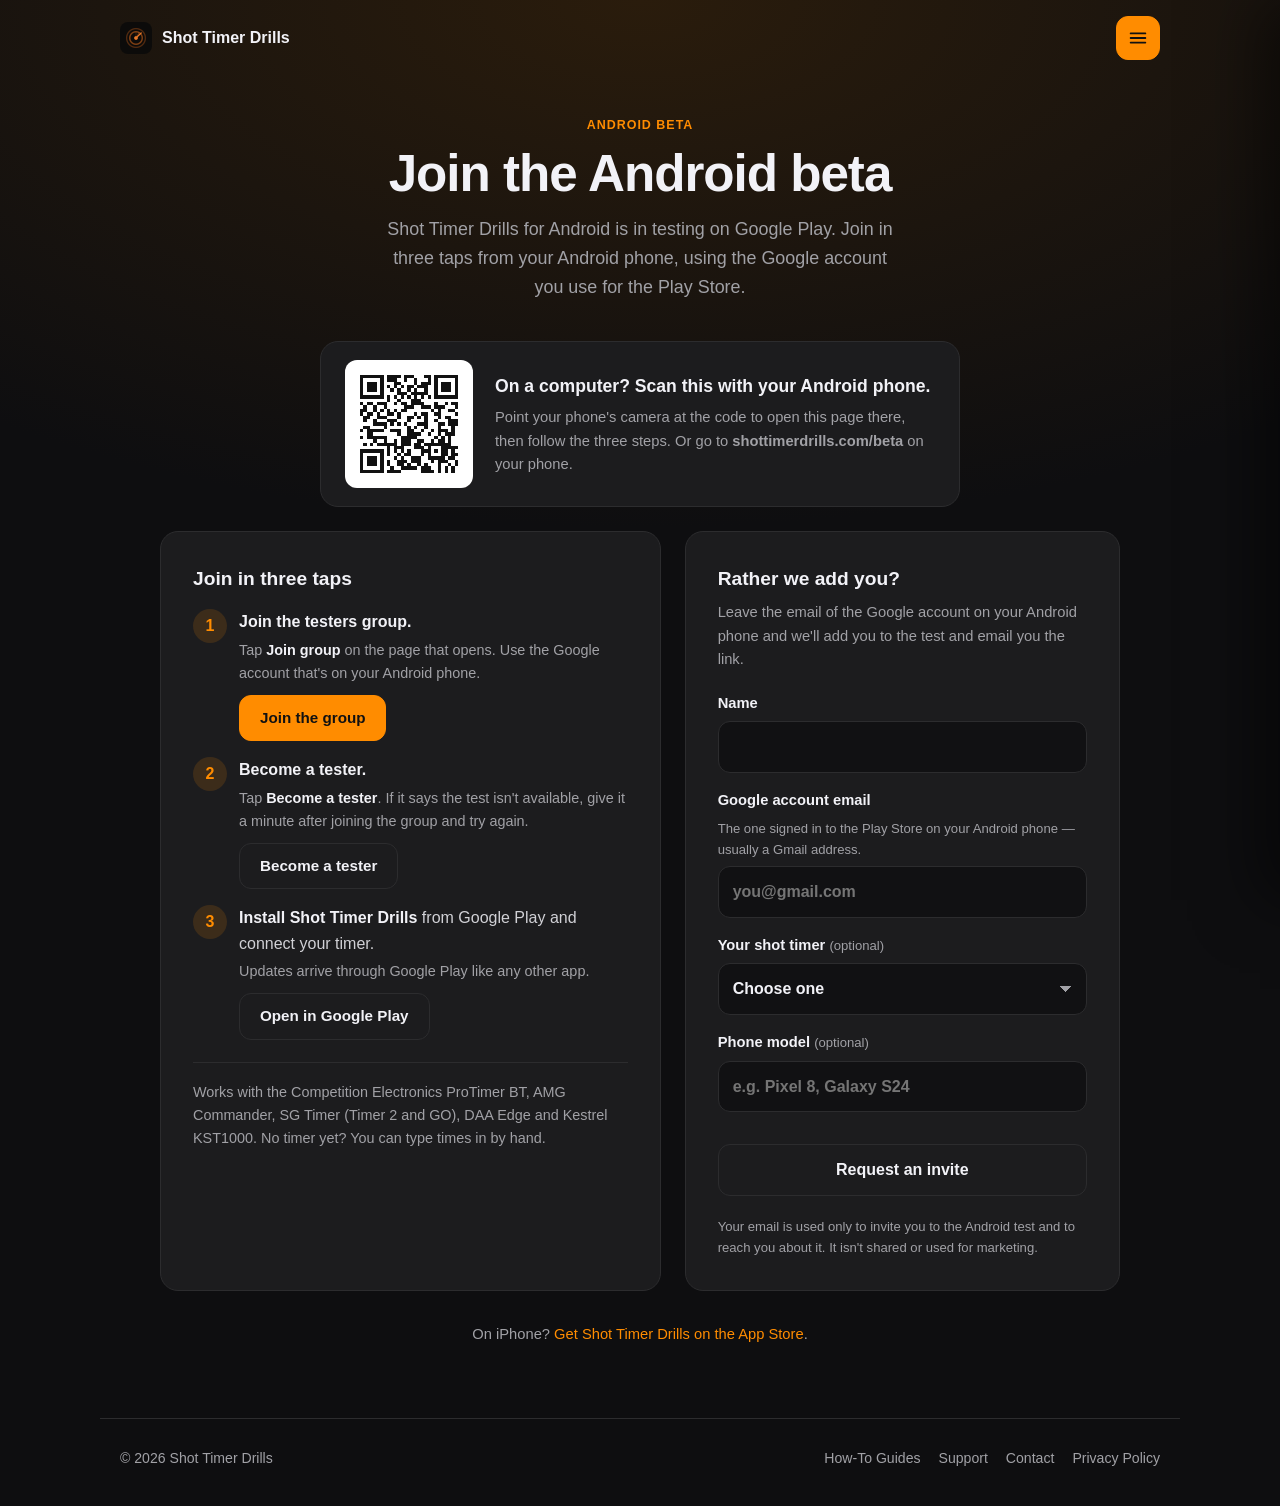
==== commit 987a030f: "Beta page: QR code on desktop to open the page on an Android phone Hidden on phones and touch device" ====
--- a/beta/index.html
+++ b/beta/index.html
@@ -76,6 +76,15 @@
   .done h2 { margin: 14px 0 6px; }
   .done p { color: var(--muted); margin: 0; }
   [hidden] { display: none !important; }
+  .qr-card {
+    display: flex; align-items: center; gap: 22px;
+    max-width: 640px; margin: 0 auto 24px; padding: 18px 24px;
+  }
+  .qr-card img { width: 128px; height: 128px; flex: 0 0 auto; background: #fff; padding: 8px; border-radius: 12px; image-rendering: pixelated; }
+  .qr-card h2 { font-size: 1.1rem; margin: 0 0 6px; }
+  .qr-card p { margin: 0; color: var(--muted); font-size: 0.92rem; }
+  /* Only for computers: on a phone or tablet the steps below already work. */
+  @media (max-width: 760px), (hover: none) { .qr-card { display: none; } }
   .iphone-note { text-align: center; color: var(--muted); font-size: 0.92rem; margin: 32px 0 0; }
 
   @media (max-width: 760px) {
@@ -98,6 +107,14 @@
     <h1>Join the Android beta</h1>
     <p class="lede">Shot Timer Drills for Android is in testing on Google Play. Join in three taps from your Android phone, using the Google account you use for the Play Store.</p>
   </header>
+
+  <section class="card qr-card" aria-labelledby="qr-title">
+    <img src="qr.svg" alt="QR code that opens shottimerdrills.com/beta on your phone" width="128" height="128">
+    <div>
+      <h2 id="qr-title">On a computer? Scan this with your Android phone.</h2>
+      <p>Point your phone's camera at the code to open this page there, then follow the three steps. Or go to <strong>shottimerdrills.com/beta</strong> on your phone.</p>
+    </div>
+  </section>
 
   <div class="beta-layout">
     <section class="card steps-card" aria-labelledby="how-title">
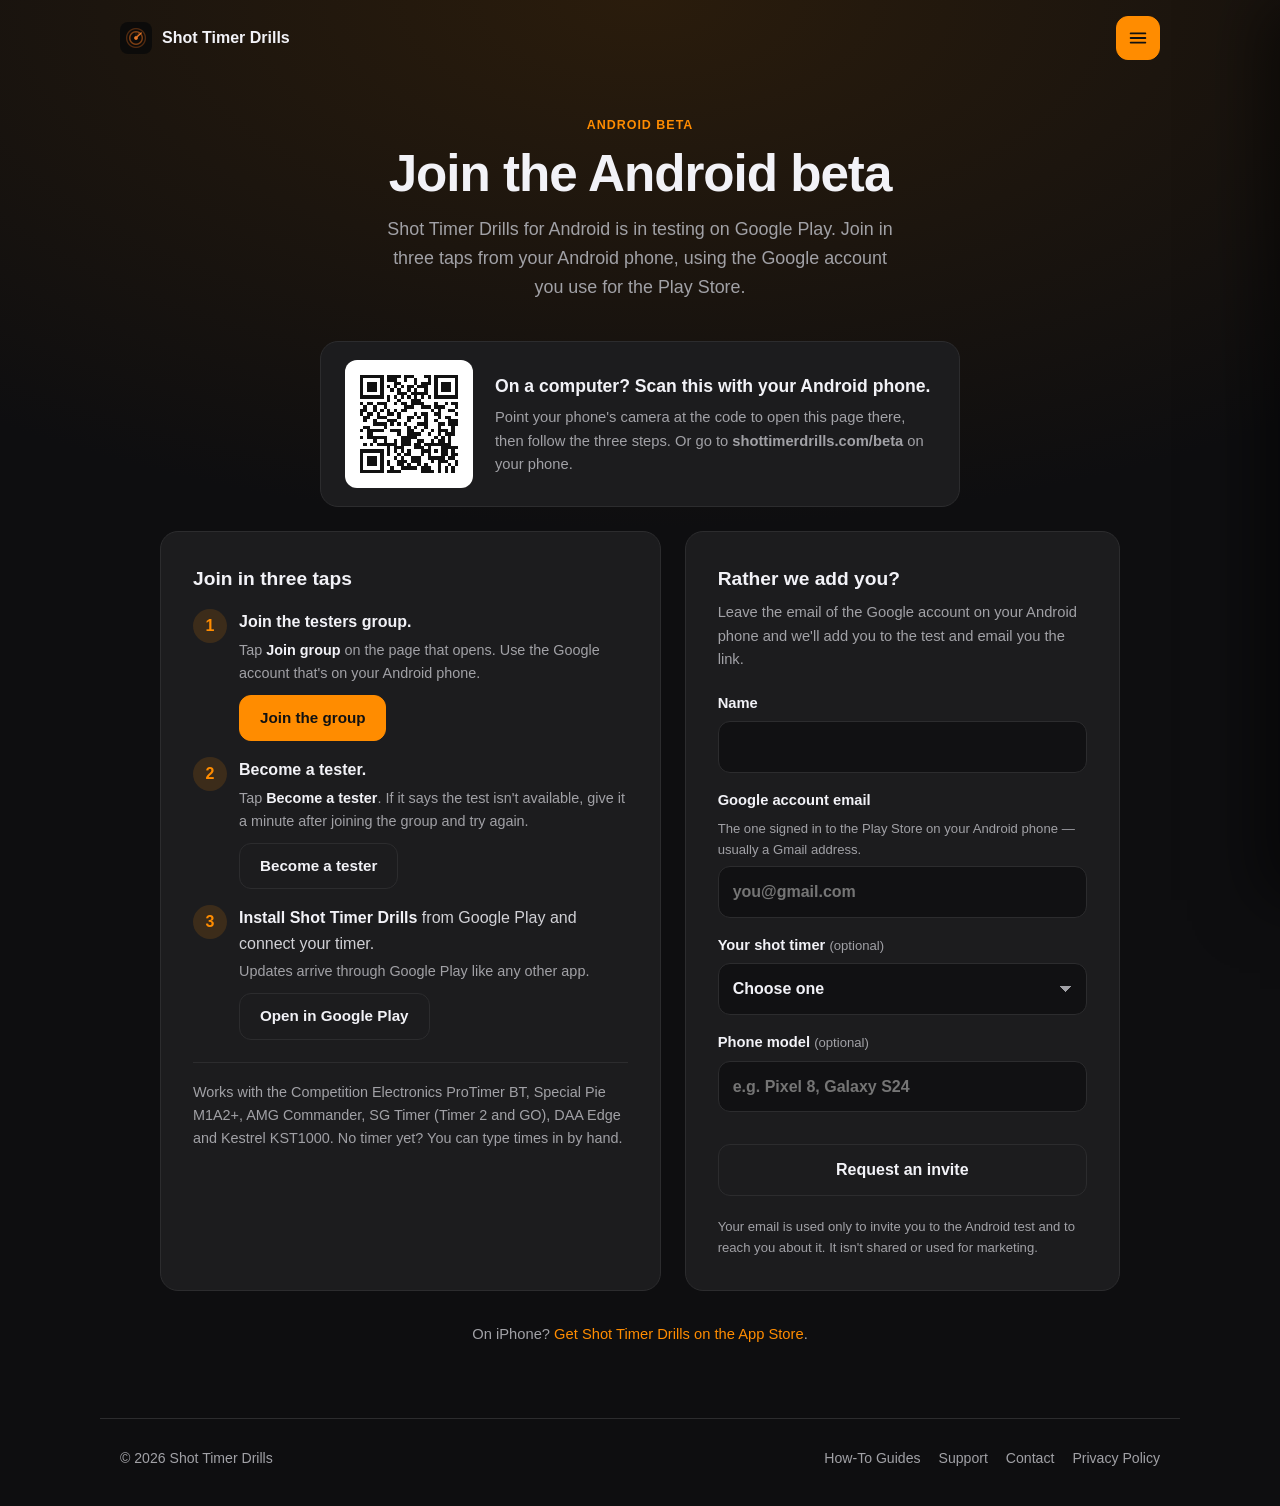
==== commit ea6536b9: "Site: update guides, support and timer lists for 1.2.8 (sharing, Update My Copy, intro/outro/target " ====
--- a/beta/index.html
+++ b/beta/index.html
@@ -17,7 +17,7 @@
 <meta name="twitter:card" content="summary_large_image">
 <meta name="theme-color" content="#0e0e10">
 <link rel="icon" href="/download/icon.png">
-<link rel="stylesheet" href="/site.css?v=4">
+<link rel="stylesheet" href="/site.css?v=5">
 <style>
   :root { --field: #111113; --error: #ff6961; --ok: #34c759; }
   .beta-layout { display: grid; grid-template-columns: 1.15fr 1fr; gap: 24px; align-items: stretch; }
@@ -130,7 +130,7 @@
           <p>Updates arrive through Google Play like any other app.</p>
           <a class="button" href="https://play.google.com/store/apps/details?id=com.danielkuruvilla.shottimerdrills">Open in Google Play</a></span></li>
       </ol>
-      <p class="small">Works with the Competition Electronics ProTimer BT, AMG Commander, SG Timer (Timer 2 and GO), DAA Edge and Kestrel KST1000. No timer yet? You can type times in by hand.</p>
+      <p class="small">Works with the Competition Electronics ProTimer BT, Special Pie M1A2+, AMG Commander, SG Timer (Timer 2 and GO), DAA Edge and Kestrel KST1000. No timer yet? You can type times in by hand.</p>
     </section>
 
     <section class="card form-card" aria-labelledby="form-title">
@@ -157,6 +157,7 @@
             <select name="timer">
               <option value="">Choose one</option>
               <option>Competition Electronics ProTimer BT</option>
+              <option>Special Pie M1A2+</option>
               <option>AMG Commander</option>
               <option>SG Timer / Timer 2 / GO</option>
               <option>DAA Edge</option>
--- a/site.css
+++ b/site.css
@@ -89,6 +89,8 @@
   padding: 32px;
 }
 .card + .card { margin-top: 16px; }
+/* Cards in a grid are spaced by the grid gap, so they all start level and match in height. */
+.grid > .card, .get-grid > .card { margin-top: 0; }
 .prose h2 {
   font-size: 1.3rem;
   line-height: 1.25;
